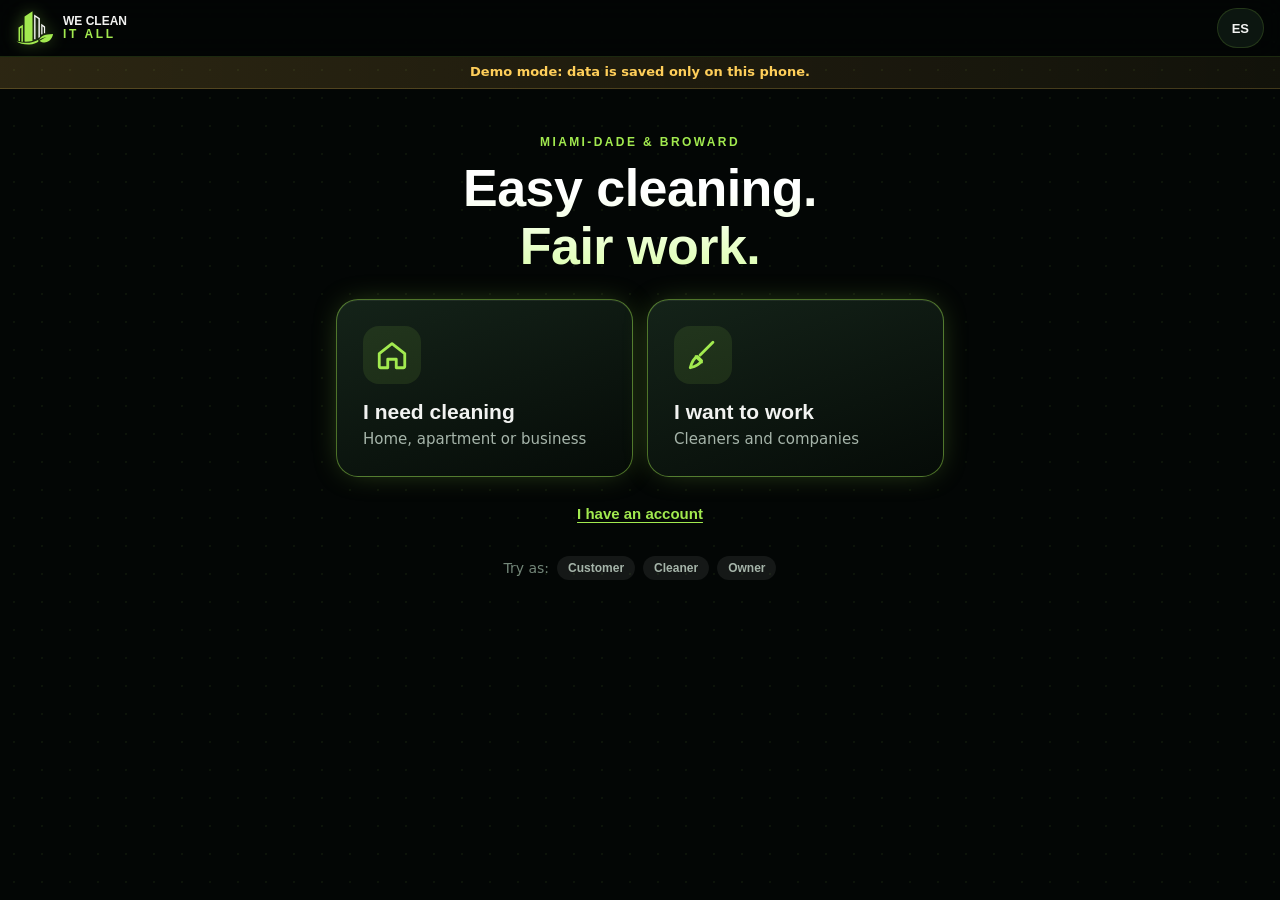
==== app/index.html @ eb7786cc "Add marketplace app (Phase 1): customers, cleaners, owner - /app/: installable bilingual PWA (no thi" ====
<!doctype html>
<html lang="es">
<head>
<meta charset="utf-8">
<meta name="viewport" content="width=device-width,initial-scale=1,viewport-fit=cover">
<meta http-equiv="Content-Security-Policy" content="default-src 'self'; script-src 'self'; style-src 'self' 'unsafe-inline' https://fonts.googleapis.com; font-src https://fonts.gstatic.com; img-src 'self' data: blob:; connect-src 'self' https://*.supabase.co; frame-src 'none'; object-src 'none'; base-uri 'self'; form-action 'self'; upgrade-insecure-requests">
<meta name="referrer" content="strict-origin-when-cross-origin">
<title>We Clean It All App</title>
<meta name="description" content="Pide limpieza o trabaja limpiando en Miami-Dade y Broward. Book cleaning or work as a cleaner.">
<meta name="robots" content="noindex">
<meta name="theme-color" content="#030605">
<meta name="apple-mobile-web-app-capable" content="yes">
<meta name="apple-mobile-web-app-status-bar-style" content="black-translucent">
<meta name="apple-mobile-web-app-title" content="We Clean It All">
<link rel="manifest" href="manifest.webmanifest">
<link rel="icon" type="image/png" sizes="32x32" href="../media/icon-32.png">
<link rel="apple-touch-icon" href="../media/icon-180.png">
<link rel="preconnect" href="https://fonts.googleapis.com">
<link rel="preconnect" href="https://fonts.gstatic.com" crossorigin>
<link rel="stylesheet" href="https://fonts.googleapis.com/css2?family=Montserrat:wght@600;700;800&family=Source+Sans+3:wght@400;600&display=swap">
<link rel="stylesheet" href="app.css">
</head>
<body>
<div id="app" aria-live="polite"><div class="boot"><img src="../media/mark.svg" alt="We Clean It All" width="88" height="88"></div></div>
<noscript><p class="wrap">Activa JavaScript para usar la app. · Turn on JavaScript to use the app.</p></noscript>
<script src="config.js"></script>
<script src="i18n.js"></script>
<script src="api.js"></script>
<script src="app.js"></script>
</body>
</html>
---- app/app.css ----
/* We Clean It All app — same night-and-lime identity as the main site, tuned for thumbs:
   big targets, few words, one clear action per card. */
:root{
  --void:#030605; --deep:#08110b; --card:#0c1610; --card-2:#101d15; --line:rgba(162,234,79,.16); --line-2:rgba(255,255,255,.08);
  --lime:#a2ea4f; --lime-hot:#dcffad; --lime-deep:#5fae25; --leaf:#0a1405;
  --text:#f2f3f1; --muted:#a6b5aa; --faint:#738679;
  --warn:#ffcf5a; --bad:#ff7a6b; --wa:#25d366; --info:#7cc4ff;
  --display:'Montserrat','Avenir Next','Segoe UI',Arial,sans-serif;
  --body:'Source Sans 3',system-ui,-apple-system,'Segoe UI',sans-serif;
  --r:18px; --tab-h:68px;
  color-scheme:dark;
}
*{box-sizing:border-box}
html{-webkit-text-size-adjust:100%}
body{margin:0;min-height:100vh;background-color:var(--void);background-image:radial-gradient(rgba(162,234,79,.06) 1px,transparent 1.2px);background-size:28px 28px;color:var(--text);font:400 17px/1.5 var(--body);-webkit-tap-highlight-color:transparent}
body.busy{cursor:progress}
body.busy .btn.solid{opacity:.7}
h1,h2,h3{font-family:var(--display);margin:0;line-height:1.12;text-wrap:balance}
p{margin:0}
a{color:var(--lime)}
button,input,select,textarea{font:inherit;color:inherit}
:focus-visible{outline:3px solid var(--lime);outline-offset:2px;border-radius:8px}
.hide{display:none!important}
.wrap{width:100%;max-width:640px;margin:0 auto;padding-left:max(16px,env(safe-area-inset-left));padding-right:max(16px,env(safe-area-inset-right))}
.boot{min-height:100vh;display:grid;place-items:center}
.boot img{filter:drop-shadow(0 0 22px rgba(162,234,79,.5));animation:pulse 1.4s ease-in-out infinite}
@keyframes pulse{50%{opacity:.5;transform:scale(.96)}}

/* header */
.top{position:sticky;top:0;z-index:30;display:flex;align-items:center;justify-content:space-between;gap:10px;padding:calc(8px + env(safe-area-inset-top)) max(16px,env(safe-area-inset-right)) 8px max(16px,env(safe-area-inset-left));background:rgba(3,6,5,.82);-webkit-backdrop-filter:blur(14px);backdrop-filter:blur(14px);border-bottom:1px solid var(--line)}
.brand{display:flex;align-items:center;gap:9px;text-decoration:none;color:var(--text);min-width:0}
.brand img{width:38px;height:38px;filter:drop-shadow(0 0 8px rgba(162,234,79,.4))}
.wm{font:800 12px/1.1 var(--display);text-transform:uppercase;white-space:nowrap}
.wm b{display:block;color:var(--lime);letter-spacing:.22em}
.top-actions{display:flex;align-items:center;gap:8px}
.bell{position:relative;width:44px;height:44px;border-radius:50%;border:1px solid var(--line);background:var(--card);display:grid;place-items:center;cursor:pointer}
.bell .dot{position:absolute;top:2px;right:0;min-width:18px;height:18px;padding:0 5px;border-radius:9px;background:var(--lime);color:var(--leaf);font:800 11px/18px var(--display)}
.chip-btn{min-height:40px;padding:0 14px;border-radius:999px;border:1px solid var(--line);background:var(--card);font:700 13px var(--display);cursor:pointer;white-space:nowrap}
.chip-btn.on{background:var(--lime);color:var(--leaf);border-color:var(--lime)}
.demo-banner{background:linear-gradient(90deg,rgba(255,207,90,.16),rgba(255,207,90,.06));color:var(--warn);font:600 13px/1.3 var(--body);text-align:center;padding:7px 16px;border-bottom:1px solid rgba(255,207,90,.2)}

/* icons */
.ic{width:20px;height:20px;flex:none;vertical-align:-4px}
.ic.lg{width:34px;height:34px}
.ic.xl{width:54px;height:54px;color:var(--lime);filter:drop-shadow(0 0 14px rgba(162,234,79,.45))}

/* public */
.public{padding-top:28px;padding-bottom:48px;display:flex;flex-direction:column;gap:18px}
.hero{text-align:center;padding:18px 0 6px}
.hero h1{font-size:clamp(34px,9vw,52px);font-weight:800;letter-spacing:-.01em;background:linear-gradient(180deg,#fff 30%,var(--lime-hot));-webkit-background-clip:text;background-clip:text;color:transparent}
.eyebrow{font:800 12px var(--display);letter-spacing:.2em;text-transform:uppercase;color:var(--lime);display:flex;align-items:center;gap:6px}
.hero .eyebrow{justify-content:center;margin-bottom:10px}
.big-choices{display:grid;gap:14px}
.big-choice{display:flex;align-items:center;gap:16px;width:100%;padding:22px 20px;border-radius:22px;border:1.5px solid rgba(162,234,79,.45);background:linear-gradient(160deg,rgba(22,38,27,.92),rgba(6,12,8,.92));box-shadow:0 0 30px -8px rgba(162,234,79,.35),inset 0 1px 0 rgba(255,255,255,.06);text-align:left;cursor:pointer;transition:transform .15s,box-shadow .2s}
.big-choice:active{transform:scale(.985)}
.big-choice:hover{box-shadow:0 0 40px -6px rgba(162,234,79,.55)}
.big-choice .ic{color:var(--lime);padding:12px;width:58px;height:58px;border-radius:16px;background:rgba(162,234,79,.1)}
.big-choice b{display:block;font:800 21px/1.15 var(--display)}
.big-choice small{display:block;color:var(--muted);font-size:15px;margin-top:3px}
.demo-try{display:flex;flex-wrap:wrap;align-items:center;justify-content:center;gap:8px;margin-top:6px;color:var(--faint);font-size:14px}
.back{align-self:flex-start;background:none;border:0;color:var(--muted);font:700 15px var(--display);padding:8px 0;cursor:pointer}
.public h2{font-size:28px;font-weight:800}

/* app */
.app{padding-top:18px;padding-bottom:calc(var(--tab-h) + 28px + env(safe-area-inset-bottom));display:flex;flex-direction:column;gap:14px}
.title{font-size:26px;font-weight:800;margin:4px 0 2px}
.card{background:linear-gradient(170deg,var(--card-2),var(--card));border:1px solid var(--line-2);border-radius:var(--r);padding:16px;display:flex;flex-direction:column;gap:12px}
.card h3{font-size:19px;font-weight:700}
.stack{display:flex;flex-direction:column;gap:14px}
.row{display:flex;align-items:center}
.between{justify-content:space-between;gap:10px}
.gap{gap:10px}
.wrap-row{flex-wrap:wrap}
.row2{display:grid;grid-template-columns:1fr 1fr;gap:12px}
.center{text-align:center;align-self:center}
.muted{color:var(--muted)}
.small{font-size:15px}
.fine{font-size:13px;color:var(--faint)}
.label{font:700 14px var(--display);color:var(--muted);display:flex;gap:8px;align-items:center}
.code{font:800 14px var(--display);letter-spacing:.06em;color:var(--lime)}
.meta{display:flex;flex-wrap:wrap;align-items:center;gap:6px;color:var(--muted);font-size:15px}
.meta .ic{width:16px;height:16px}
.bio{color:var(--muted);font-size:15px;line-height:1.45}

/* buttons */
.btn{display:inline-flex;align-items:center;justify-content:center;gap:8px;min-height:52px;padding:0 22px;border-radius:999px;border:0;font:700 16px/1 var(--display);text-decoration:none;cursor:pointer;transition:transform .12s,box-shadow .2s;color:var(--text)}
.btn:active{transform:scale(.97)}
.btn.solid{background:linear-gradient(180deg,#c9f78c,var(--lime) 45%,#86d23a);color:var(--leaf);box-shadow:inset 0 1px 0 rgba(255,255,255,.5),0 10px 26px -10px rgba(162,234,79,.8),0 0 18px rgba(162,234,79,.25)}
.btn.ghost{background:rgba(10,18,13,.7);box-shadow:inset 0 0 0 1.5px rgba(162,234,79,.45)}
.btn.wa{background:var(--wa);color:#04210f}
.btn.small{min-height:44px;padding:0 16px;font-size:14px}
.btn.tiny{min-height:34px;padding:0 12px;font-size:12px}
.btn.block{width:100%}
.btn.xl{min-height:60px;font-size:18px}
.link-btn{background:none;border:0;color:var(--lime);font:700 15px var(--display);padding:10px;cursor:pointer;text-decoration:underline;text-underline-offset:3px;display:inline-flex;gap:6px;align-items:center}
.link-btn.danger{color:var(--bad);align-self:flex-start;padding-left:0}
.pill{display:inline-flex;align-items:center;gap:6px;padding:5px 11px;border-radius:999px;font:700 12px var(--display);background:rgba(255,255,255,.07);color:var(--muted);white-space:nowrap;cursor:pointer;border:0}
.pill.ok,.st-assigned,.st-approved,.st-in_progress{background:rgba(162,234,79,.16);color:var(--lime)}
.pill.warn,.st-pending,.st-offered{background:rgba(255,207,90,.15);color:var(--warn)}
.pill.bad,.st-cancelled,.st-rejected,.st-suspended,.st-requested{background:rgba(255,122,107,.15);color:var(--bad)}
.st-completed{background:rgba(124,196,255,.15);color:var(--info)}

/* forms */
.form{display:flex;flex-direction:column;gap:14px}
.field{display:flex;flex-direction:column;gap:6px}
.field>span{font:700 14px var(--display);color:var(--muted)}
.field small{color:var(--faint);font-size:13px}
input:not([type=radio]):not([type=checkbox]),select,textarea{width:100%;min-height:52px;padding:12px 14px;border-radius:14px;border:1.5px solid rgba(255,255,255,.12);background:#060c08;font-size:17px;outline:none;transition:border-color .15s,box-shadow .15s}
textarea{resize:vertical;min-height:90px}
input:focus,select:focus,textarea:focus{border-color:var(--lime);box-shadow:0 0 0 4px rgba(162,234,79,.15)}
input:disabled{opacity:.6}
input[type=datetime-local]{color-scheme:dark}
select{appearance:none;background-image:linear-gradient(45deg,transparent 50%,var(--lime) 50%),linear-gradient(135deg,var(--lime) 50%,transparent 50%);background-position:calc(100% - 20px) 50%,calc(100% - 14px) 50%;background-size:6px 6px;background-repeat:no-repeat;padding-right:36px}
.seg{display:grid;grid-auto-flow:column;grid-auto-columns:1fr;gap:6px;padding:5px;border-radius:16px;background:#060c08;border:1px solid var(--line-2)}
.seg-opt{position:relative}
.seg-opt input{position:absolute;opacity:0;inset:0}
.seg-opt span{display:flex;align-items:center;justify-content:center;gap:8px;min-height:46px;padding:0 10px;border-radius:12px;font:700 15px var(--display);color:var(--muted);cursor:pointer;text-align:center}
.seg-opt input:checked+span{background:var(--lime);color:var(--leaf);box-shadow:0 0 18px rgba(162,234,79,.35)}
.seg-opt input:focus-visible+span{outline:3px solid var(--lime-hot)}
.seg.big .seg-opt span{min-height:60px;font-size:17px}
.chips{display:flex;flex-wrap:wrap;gap:8px}
.chips.scroll{flex-wrap:nowrap;overflow-x:auto;padding-bottom:4px;scrollbar-width:none}
.chip{position:relative}
.chip input{position:absolute;opacity:0;inset:0}
.chip span{display:inline-flex;align-items:center;min-height:44px;padding:0 16px;border-radius:999px;border:1.5px solid rgba(255,255,255,.14);background:#060c08;font:600 15px var(--body);cursor:pointer;transition:all .15s}
.chip input:checked+span{border-color:var(--lime);background:rgba(162,234,79,.14);color:var(--lime-hot);box-shadow:0 0 14px rgba(162,234,79,.2)}
.chip input:focus-visible+span{outline:3px solid var(--lime)}
.stepper{display:flex;flex-direction:column;gap:6px}
.stepper>span{font:700 14px var(--display);color:var(--muted)}
.stepper>div{display:grid;grid-template-columns:48px 1fr 48px;align-items:center;border-radius:14px;border:1.5px solid rgba(255,255,255,.12);background:#060c08;overflow:hidden}
.stepper button{height:52px;border:0;background:rgba(162,234,79,.1);color:var(--lime);font:800 22px var(--display);cursor:pointer}
.stepper input{border:0!important;text-align:center;font:800 20px var(--display)!important;background:transparent!important;box-shadow:none!important;padding:0!important;-moz-appearance:textfield}
.stepper input::-webkit-inner-spin-button{display:none}
.switch-row{display:flex;align-items:center;justify-content:space-between;gap:14px;min-height:48px;cursor:pointer}
.switch-row input,.avail input{position:absolute;opacity:0;width:1px;height:1px}
.switch-row i,.avail i{flex:none;width:52px;height:30px;border-radius:999px;background:#25302a;position:relative;transition:background .2s}
.switch-row i::after,.avail i::after{content:"";position:absolute;top:3px;left:3px;width:24px;height:24px;border-radius:50%;background:#fff;transition:transform .2s}
.switch-row input:checked+i,.avail input:checked+i{background:var(--lime)}
.switch-row input:checked+i::after,.avail input:checked+i::after{transform:translateX(22px)}
.switch-row input:focus-visible+i,.avail input:focus-visible+i{outline:3px solid var(--lime-hot);outline-offset:2px}
.pref{display:flex;align-items:center;gap:10px;padding:12px 14px;border-radius:14px;background:rgba(162,234,79,.1);border:1px solid var(--line)}
.pref span{flex:1}
.x{background:none;border:0;color:var(--muted);font-size:26px;line-height:1;cursor:pointer;width:40px;height:40px}
.filters input{flex:0 0 110px}
.filters select{flex:1}

/* worker availability (Uber-style) */
.avail{display:flex;align-items:center;gap:14px;padding:18px;border-radius:22px;border:1.5px solid var(--line-2);background:var(--card);cursor:pointer;position:relative}
.avail i{width:64px;height:36px}
.avail i::after{width:30px;height:30px}
.avail input:checked+i::after{transform:translateX(28px)}
.avail b{display:block;font:800 19px var(--display)}
.avail small{color:var(--muted);font-size:15px}
.avail.on{border-color:var(--lime);box-shadow:0 0 30px -6px rgba(162,234,79,.5);background:linear-gradient(160deg,rgba(28,52,30,.95),rgba(8,16,10,.95))}
.avail.disabled{opacity:.55;cursor:not-allowed}

/* offer card — mirrors the WhatsApp alert */
.offer{border-color:rgba(162,234,79,.35)}
.offer.hot{box-shadow:0 0 0 1.5px var(--lime),0 0 34px -8px rgba(162,234,79,.6)}
.facts{display:grid;grid-template-columns:auto 1fr;gap:6px 14px;margin:0;font-size:16px}
.facts dt{color:var(--muted);font-weight:600}
.facts dd{margin:0;font-weight:600}
.facts .pay{color:var(--lime);font:800 20px var(--display)}

/* orders */
.steps{list-style:none;margin:0;padding:0;display:grid;grid-template-columns:repeat(4,1fr);gap:4px}
.steps li{display:flex;flex-direction:column;gap:6px;font-size:11px;color:var(--faint);font-weight:600;line-height:1.2}
.steps i{height:5px;border-radius:3px;background:#1f2a23}
.steps li.done i{background:var(--lime)}
.steps li.done{color:var(--muted)}
.steps li.now{color:var(--lime-hot)}
.steps li.now i{box-shadow:0 0 10px var(--lime)}
.person{display:flex;align-items:center;gap:12px}
.person>div:nth-child(2){flex:1;min-width:0;display:flex;flex-direction:column}
.person b{font:700 17px var(--display)}
.person small{color:var(--muted);font-size:14px}
.avatar{flex:none;width:46px;height:46px;border-radius:50%;display:grid;place-items:center;font:800 19px var(--display);color:var(--leaf);background:radial-gradient(circle at 35% 30%,var(--lime-hot),var(--lime) 55%,var(--lime-deep))}
.stars{color:#ffd166!important;letter-spacing:.06em}
.addr{display:flex;gap:8px;align-items:flex-start;padding:12px;border-radius:12px;background:#060c08;font-weight:600}
.review{display:flex;flex-direction:column;gap:10px;padding-top:6px;border-top:1px solid var(--line-2)}
.rate{display:flex;flex-direction:row-reverse;justify-content:flex-end;gap:4px}
.rate input{position:absolute;opacity:0;width:1px;height:1px}
.rate label{font-size:38px;line-height:1;color:#36413a;cursor:pointer;padding:0 2px}
.rate input:checked~label,.rate label:hover,.rate label:hover~label{color:#ffd166}
.rate input:focus-visible+label{outline:3px solid var(--lime)}
.tags{display:flex;flex-wrap:wrap;gap:6px}
.tags span{padding:4px 10px;border-radius:999px;background:rgba(162,234,79,.1);color:var(--lime-hot);font-size:13px;font-weight:600}
.tags.soft span{background:rgba(255,255,255,.06);color:var(--muted)}

/* banners, tiles, lists */
.banner{display:flex;gap:12px;padding:16px;border-radius:var(--r);align-items:flex-start}
.banner>div{display:flex;flex-direction:column;gap:8px;align-items:flex-start}
.banner b{font:800 17px var(--display)}
.banner p{color:var(--muted);font-size:15px}
.banner.warn{background:rgba(255,207,90,.09);border:1px solid rgba(255,207,90,.3)}
.banner.warn>.ic{color:var(--warn)}
.banner.bad{background:rgba(255,122,107,.09);border:1px solid rgba(255,122,107,.3)}
.banner.bad>.ic{color:var(--bad)}
.tiles{display:grid;grid-template-columns:1fr 1fr;gap:10px}
.tile{padding:16px;border-radius:var(--r);background:var(--card);border:1px solid var(--line-2);display:flex;flex-direction:column;gap:4px}
.tile[role=button]{cursor:pointer}
.tile b{font:800 26px/1.1 var(--display)}
.tile span{color:var(--muted);font-size:14px;line-height:1.25}
.tile.lime b{color:var(--lime);text-shadow:0 0 18px rgba(162,234,79,.4)}
.tile.warn{border-color:rgba(255,207,90,.4)}.tile.warn b{color:var(--warn)}
.tile.bad{border-color:rgba(255,122,107,.45)}.tile.bad b{color:var(--bad)}
.line{display:flex;justify-content:space-between;align-items:center;gap:10px;padding:12px 2px;border-bottom:1px solid var(--line-2)}
.line small{display:block;color:var(--faint);font-size:13px}
.empty{display:flex;flex-direction:column;align-items:center;text-align:center;gap:12px;padding:44px 12px}
.empty h3{font-size:20px}
.empty p{color:var(--muted)}
.empty.big{padding-top:60px}
.skeleton{display:flex;flex-direction:column;gap:12px}
.skeleton i{height:120px;border-radius:var(--r);background:linear-gradient(90deg,#0c1610 25%,#13221a 50%,#0c1610 75%);background-size:200% 100%;animation:sk 1.2s linear infinite}
@keyframes sk{to{background-position:-200% 0}}

/* owner */
.ceo{border-color:rgba(162,234,79,.4);background:radial-gradient(120% 90% at 0 0,rgba(162,234,79,.14),transparent 60%),linear-gradient(170deg,var(--card-2),var(--card));box-shadow:0 0 34px -12px rgba(162,234,79,.5)}
.brief{list-style:none;margin:0;padding:0;display:flex;flex-direction:column;gap:10px}
.brief li{display:flex;gap:10px;align-items:flex-start;font-size:16px;line-height:1.4}
.brief li[role=button]{cursor:pointer}
.brief li i{flex:none;width:10px;height:10px;border-radius:50%;margin-top:7px;background:var(--info)}
.brief li.urgent i{background:var(--bad);box-shadow:0 0 10px var(--bad)}
.brief li.warn i{background:var(--warn)}
.brief li.good i{background:var(--lime)}
.assign{display:grid;grid-template-columns:1fr auto;gap:8px}
.offers summary{cursor:pointer;color:var(--muted);font-weight:600;min-height:36px;display:flex;align-items:center}
.offers ul,.docs{list-style:none;margin:0;padding:0;display:flex;flex-direction:column;gap:8px}
.offers li{display:flex;justify-content:space-between;align-items:center;gap:8px;flex-wrap:wrap}
.docs li{display:flex;gap:8px;align-items:center;color:var(--muted)}
.conn{display:grid;grid-template-columns:44px 1fr auto;gap:12px;align-items:start;padding:6px 0;border-bottom:1px solid var(--line-2)}
.conn:last-child{border-bottom:0}
.conn-ic{width:44px;height:44px;border-radius:12px;display:grid;place-items:center;background:rgba(162,234,79,.1);color:var(--lime)}
.conn p{font-size:14px;margin-top:2px}
.file-btn{position:relative;overflow:hidden}

/* bottom tabs */
.tabbar{position:fixed;left:0;right:0;bottom:0;z-index:30;display:grid;grid-template-columns:repeat(4,1fr);padding:6px max(8px,env(safe-area-inset-left)) calc(6px + env(safe-area-inset-bottom));background:rgba(3,6,5,.92);-webkit-backdrop-filter:blur(16px);backdrop-filter:blur(16px);border-top:1px solid var(--line)}
.tabbar.n5{grid-template-columns:repeat(5,1fr)}
.tabbar button{display:flex;flex-direction:column;align-items:center;justify-content:center;gap:3px;min-height:56px;border:0;background:none;color:var(--faint);font:700 11px var(--display);cursor:pointer;border-radius:14px}
.tabbar button .ic{width:24px;height:24px}
.tabbar button.on{color:var(--lime)}
.tabbar button.on .ic{filter:drop-shadow(0 0 8px rgba(162,234,79,.7))}

/* sheet + toast */
.sheet-wrap{position:fixed;inset:0;z-index:60;background:rgba(0,0,0,.6);display:flex;align-items:flex-end;justify-content:center}
.sheet{width:100%;max-width:640px;max-height:80vh;overflow:auto;background:var(--deep);border:1px solid var(--line);border-radius:24px 24px 0 0;padding:20px 18px calc(20px + env(safe-area-inset-bottom));display:flex;flex-direction:column;gap:14px}
.notes{list-style:none;margin:0;padding:0;display:flex;flex-direction:column}
.notes li{padding:12px 0;border-bottom:1px solid var(--line-2);display:flex;flex-direction:column}
.notes li.new b{color:var(--lime)}
.notes small{color:var(--faint)}
.toast{position:fixed;left:50%;width:max-content;text-align:center;bottom:calc(var(--tab-h) + 20px + env(safe-area-inset-bottom));transform:translate(-50%,20px);opacity:0;z-index:70;max-width:min(92vw,520px);padding:14px 18px;border-radius:16px;background:#1a2a1f;border:1px solid var(--line);font-weight:600;box-shadow:0 14px 40px rgba(0,0,0,.5);transition:all .25s}
.toast.in{opacity:1;transform:translate(-50%,0)}
.toast.ok{border-color:var(--lime)}
.toast.bad{border-color:var(--bad)}

@media (min-width:700px){
  .tiles{grid-template-columns:repeat(4,1fr)}
  .big-choices{grid-template-columns:1fr 1fr}
  .big-choice{flex-direction:column;align-items:flex-start;padding:26px}
}
@media (max-width:360px){
  .row2{grid-template-columns:1fr}
  .tabbar.n5 button span{font-size:9.5px}
}
@media (prefers-reduced-motion:reduce){*{animation:none!important;transition:none!important}}
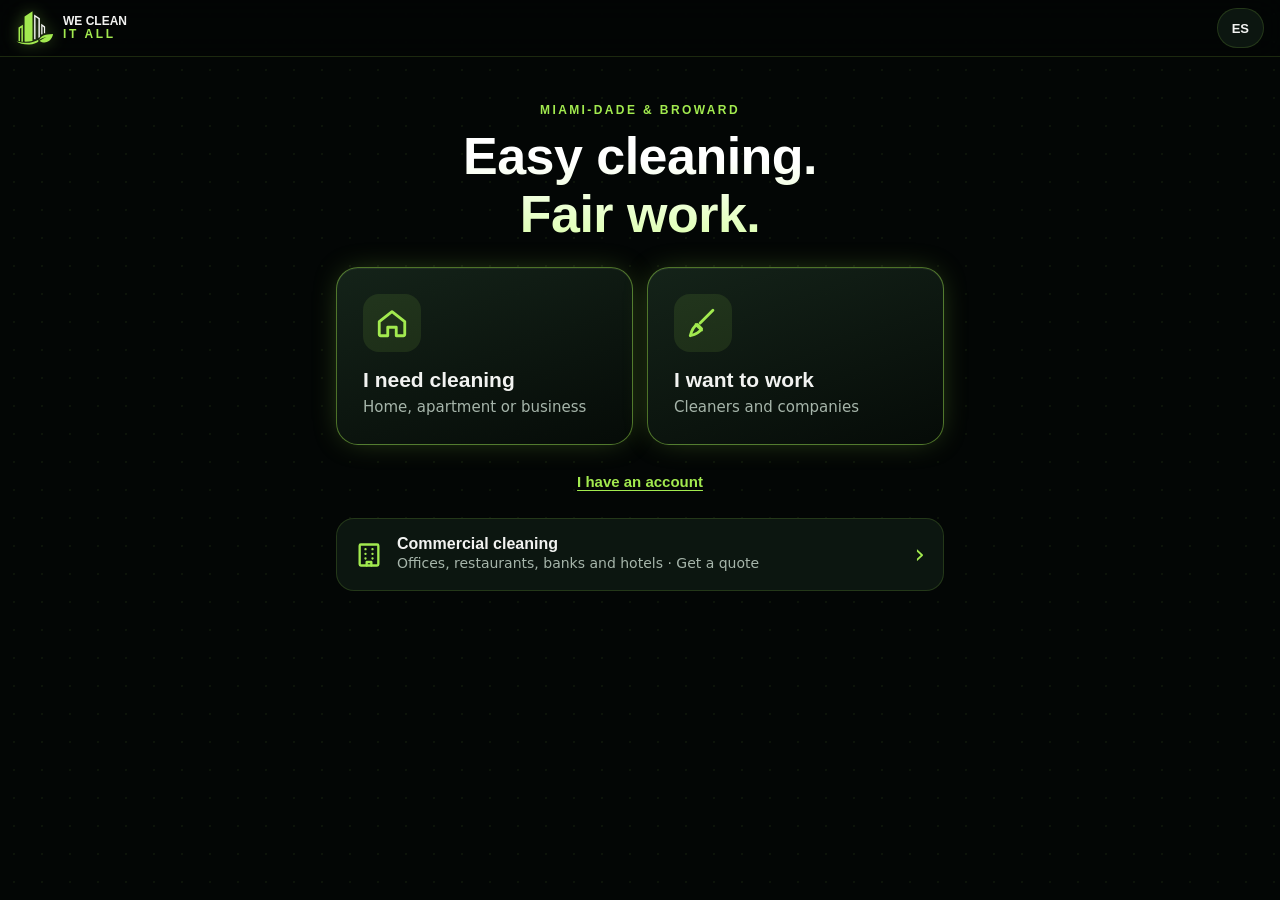
==== commit 2d973d79: "Make the marketplace app the home page; commercial page moves to /comercial/ - / is the app (with SE" ====
--- a/app/index.html
+++ b/app/index.html
@@ -2,30 +2,14 @@
 <html lang="es">
 <head>
 <meta charset="utf-8">
-<meta name="viewport" content="width=device-width,initial-scale=1,viewport-fit=cover">
-<meta http-equiv="Content-Security-Policy" content="default-src 'self'; script-src 'self'; style-src 'self' 'unsafe-inline' https://fonts.googleapis.com; font-src https://fonts.gstatic.com; img-src 'self' data: blob:; connect-src 'self' https://*.supabase.co; frame-src 'none'; object-src 'none'; base-uri 'self'; form-action 'self'; upgrade-insecure-requests">
-<meta name="referrer" content="strict-origin-when-cross-origin">
+<meta name="viewport" content="width=device-width,initial-scale=1">
+<meta http-equiv="Content-Security-Policy" content="default-src 'self'; script-src 'self'; style-src 'unsafe-inline'">
+<meta name="robots" content="noindex">
+<link rel="canonical" href="https://www.wecleanitallfl.com/">
 <title>We Clean It All App</title>
-<meta name="description" content="Pide limpieza o trabaja limpiando en Miami-Dade y Broward. Book cleaning or work as a cleaner.">
-<meta name="robots" content="noindex">
-<meta name="theme-color" content="#030605">
-<meta name="apple-mobile-web-app-capable" content="yes">
-<meta name="apple-mobile-web-app-status-bar-style" content="black-translucent">
-<meta name="apple-mobile-web-app-title" content="We Clean It All">
-<link rel="manifest" href="manifest.webmanifest">
-<link rel="icon" type="image/png" sizes="32x32" href="../media/icon-32.png">
-<link rel="apple-touch-icon" href="../media/icon-180.png">
-<link rel="preconnect" href="https://fonts.googleapis.com">
-<link rel="preconnect" href="https://fonts.gstatic.com" crossorigin>
-<link rel="stylesheet" href="https://fonts.googleapis.com/css2?family=Montserrat:wght@600;700;800&family=Source+Sans+3:wght@400;600&display=swap">
-<link rel="stylesheet" href="app.css">
+<script src="/app/redirect.js"></script>
 </head>
-<body>
-<div id="app" aria-live="polite"><div class="boot"><img src="../media/mark.svg" alt="We Clean It All" width="88" height="88"></div></div>
-<noscript><p class="wrap">Activa JavaScript para usar la app. · Turn on JavaScript to use the app.</p></noscript>
-<script src="config.js"></script>
-<script src="i18n.js"></script>
-<script src="api.js"></script>
-<script src="app.js"></script>
+<body style="background:#030605;color:#f2f3f1;font-family:system-ui,sans-serif;text-align:center;padding:40px 16px">
+<p>La app ahora está en <a style="color:#a2ea4f" href="/">www.wecleanitallfl.com</a></p>
 </body>
 </html>
